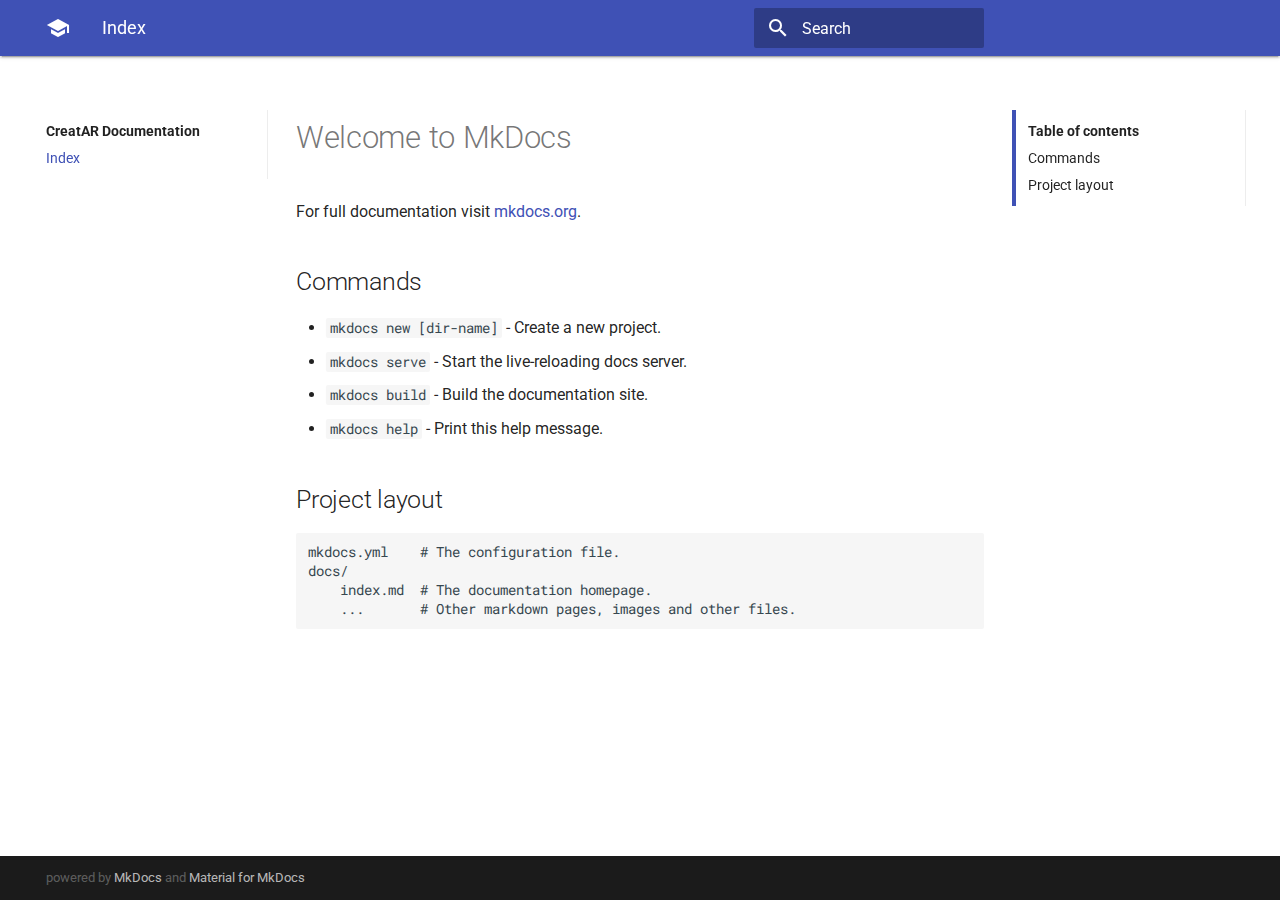
==== index.html @ 9e695762 "Deployed fdab22b with MkDocs version: 0.16.1" ====
<!DOCTYPE html>
<html class="no-js">
  <head>
    
      <meta charset="utf-8">
      <meta name="viewport" content="width=device-width,initial-scale=1">
      
        <meta name="description" content="Giving the access to Augmented Reality">
      
      
      
      
        <link rel="shortcut icon" href="./assets/images/favicon.png">
      
      <meta name="generator" content="mkdocs-0.16.1, mkdocs-material-1.1.1">
    
    
      
        <title>CreatAR Documentation</title>
      
    
    
      <script src="./assets/javascripts/modernizr-56ade86843.js"></script>
    
    
      <link rel="stylesheet" href="./assets/stylesheets/application-4ebe3f1d68.css">
      
    
    
      
        
        
        
        <link rel="stylesheet" href="https://fonts.googleapis.com/css?family=Roboto:300,400,400i,700|Roboto+Mono">
        <style>body,input{font-family:"Roboto","Helvetica Neue",Helvetica,Arial,sans-serif}code,kbd,pre{font-family:"Roboto Mono","Courier New",Courier,monospace}</style>
      
      <link rel="stylesheet" href="https://fonts.googleapis.com/icon?family=Material+Icons">
    
    
    
  </head>
  
  
  
  
    <body>
  
    <svg class="md-svg">
      <defs>
        
        
      </defs>
    </svg>
    <input class="md-toggle" data-md-toggle="drawer" type="checkbox" id="drawer">
    <input class="md-toggle" data-md-toggle="search" type="checkbox" id="search">
    <label class="md-overlay" data-md-component="overlay" for="drawer"></label>
    
      <header class="md-header">
  <nav class="md-header-nav md-grid">
    <div class="md-flex">
      <div class="md-flex__cell md-flex__cell--shrink">
        
          <a href="." title="CreatAR Documentation" class="md-icon md-icon--home md-header-nav__button">
          </a>
        
      </div>
      <div class="md-flex__cell md-flex__cell--shrink">
        <label class="md-icon md-icon--menu md-header-nav__button" for="drawer"></label>
      </div>
      <div class="md-flex__cell md-flex__cell--stretch">
        <span class="md-flex__ellipsis md-header-nav__title">
          
            
              
            
            Index
          
        </span>
      </div>
      <div class="md-flex__cell md-flex__cell--shrink">
        
          <label class="md-icon md-icon--search md-header-nav__button" for="search"></label>
          
<div class="md-search" data-md-component="search">
  <div class="md-search__overlay"></div>
  <div class="md-search__inner">
    <form class="md-search__form" name="search">
      <input type="text" class="md-search__input" name="query" placeholder="Search" accesskey="s" autocapitalize="off" autocorrect="off" autocomplete="off" spellcheck="false" data-md-component="query">
      <label class="md-icon md-search__icon" for="search"></label>
    </form>
    <div class="md-search__output">
      <div class="md-search__scrollwrap" data-md-scrollfix>
        <div class="md-search-result" data-md-component="result"></div>
      </div>
    </div>
  </div>
</div>
        
      </div>
      <div class="md-flex__cell md-flex__cell--shrink">
        <div class="md-header-nav__source">
          
        </div>
      </div>
    </div>
  </nav>
</header>
    
    <div class="md-container">
      
      
      <main class="md-main">
        <div class="md-main__inner md-grid" data-md-component="container">
          
            
              <div class="md-sidebar md-sidebar--primary" data-md-component="navigation">
                <div class="md-sidebar__scrollwrap">
                  <div class="md-sidebar__inner">
                    <nav class="md-nav md-nav--primary" data-md-level="0">
  <label class="md-nav__title md-nav__title--site" for="drawer">
    
      <i class="md-icon md-icon--home md-nav__button"></i>
    
    CreatAR Documentation
  </label>
  
  <ul class="md-nav__list" data-md-scrollfix>
    
      
      
      

  


  <li class="md-nav__item md-nav__item--active">
    
    <input class="md-toggle md-nav__toggle" data-md-toggle="toc" type="checkbox" id="toc">
    
      
    
    
      <label class="md-nav__link md-nav__link--active" for="toc">
        Index
      </label>
    
    <a href="." title="Index" class="md-nav__link md-nav__link--active">
      Index
    </a>
    
      
<nav class="md-nav md-nav--secondary">
  
  
    
  
  
    <label class="md-nav__title" for="toc">Table of contents</label>
    <ul class="md-nav__list" data-md-scrollfix>
      
        <li class="md-nav__item">
  <a href="#commands" title="Commands" class="md-nav__link">
    Commands
  </a>
  
</li>
      
        <li class="md-nav__item">
  <a href="#project-layout" title="Project layout" class="md-nav__link">
    Project layout
  </a>
  
</li>
      
    </ul>
  
</nav>
    
  </li>

    
  </ul>
</nav>
                  </div>
                </div>
              </div>
            
            
              <div class="md-sidebar md-sidebar--secondary" data-md-component="toc">
                <div class="md-sidebar__scrollwrap">
                  <div class="md-sidebar__inner">
                    
<nav class="md-nav md-nav--secondary">
  
  
    
  
  
    <label class="md-nav__title" for="toc">Table of contents</label>
    <ul class="md-nav__list" data-md-scrollfix>
      
        <li class="md-nav__item">
  <a href="#commands" title="Commands" class="md-nav__link">
    Commands
  </a>
  
</li>
      
        <li class="md-nav__item">
  <a href="#project-layout" title="Project layout" class="md-nav__link">
    Project layout
  </a>
  
</li>
      
    </ul>
  
</nav>
                  </div>
                </div>
              </div>
            
          
          <div class="md-content">
            <article class="md-content__inner md-typeset">
               
              
                
                <h1 id="welcome-to-mkdocs">Welcome to MkDocs</h1>
<p>For full documentation visit <a href="http://mkdocs.org">mkdocs.org</a>.</p>
<h2 id="commands">Commands</h2>
<ul>
<li><code>mkdocs new [dir-name]</code> - Create a new project.</li>
<li><code>mkdocs serve</code> - Start the live-reloading docs server.</li>
<li><code>mkdocs build</code> - Build the documentation site.</li>
<li><code>mkdocs help</code> - Print this help message.</li>
</ul>
<h2 id="project-layout">Project layout</h2>
<pre><code>mkdocs.yml    # The configuration file.
docs/
    index.md  # The documentation homepage.
    ...       # Other markdown pages, images and other files.
</code></pre>
              
              
            </article>
          </div>
        </div>
      </main>
      
        
<footer class="md-footer">
  
  <div class="md-footer-meta md-typeset">
    <div class="md-footer-meta__inner md-grid">
      <div class="md-footer-copyright">
        
        powered by
        <a href="http://www.mkdocs.org" title="MkDocs">MkDocs</a>
        and
        <a href="http://squidfunk.github.io/mkdocs-material/" title="Material for MkDocs">
          Material for MkDocs</a>
      </div>
      
        
      
    </div>
  </div>
</footer>
      
    </div>
    
      <script src="./assets/javascripts/application-30ac6a1727.js"></script>
      <script>app.initialize({url:{base:"."}})</script>
      
    
    
      
    
  </body>
</html>
---- assets/stylesheets/application-4ebe3f1d68.css ----
html{box-sizing:border-box}*,:after,:before{box-sizing:inherit}html{-webkit-text-size-adjust:none;-ms-text-size-adjust:none;text-size-adjust:none}body{margin:0}hr{overflow:visible;box-sizing:content-box}a{-webkit-text-decoration-skip:objects}a,button,input,label{-webkit-tap-highlight-color:transparent}a{color:inherit;text-decoration:none}a:active,a:hover{outline-width:0}small,sub,sup{font-size:80%}sub,sup{position:relative;line-height:0;vertical-align:baseline}sub{bottom:-.25em}sup{top:-.5em}img{border-style:none}table{border-collapse:collapse;border-spacing:0}td,th{font-weight:400;vertical-align:top}button{padding:0;background:transparent;font-size:inherit}button,input{border:0;outline:0}.admonition:before,.md-icon,.md-nav__button,.md-nav__link:after,.md-nav__title:before,.md-typeset .critic.comment:before,.md-typeset .footnote-backref,.md-typeset .task-list-control .task-list-indicator:before{font-family:Material Icons;font-style:normal;font-variant:normal;font-weight:400;line-height:1;text-transform:none;white-space:nowrap;speak:none;word-wrap:normal;direction:ltr}.md-content__edit,.md-footer-nav__button,.md-header-nav__button,.md-nav__button,.md-nav__title:before{display:inline-block;margin:.4rem;padding:.8rem;font-size:2.4rem;cursor:pointer}.md-icon--arrow-back:before{content:"arrow_back"}.md-icon--arrow-forward:before{content:"arrow_forward"}.md-icon--menu:before{content:"menu"}.md-icon--search:before{content:"search"}.md-icon--home:before{content:"school"}body{-webkit-font-smoothing:antialiased;-moz-osx-font-smoothing:grayscale}body,input{color:rgba(0,0,0,.87);-webkit-font-feature-settings:"kern","onum","liga";font-feature-settings:"kern","onum","liga";font-family:Helvetica Neue,Helvetica,Arial,sans-serif;font-weight:400}code,kbd,pre{color:rgba(0,0,0,.87);-webkit-font-feature-settings:"kern","onum","liga";font-feature-settings:"kern","onum","liga";font-family:Courier New,Courier,monospace;font-weight:400}.md-typeset{font-size:1.6rem;line-height:1.6;-webkit-print-color-adjust:exact}.md-typeset blockquote,.md-typeset ol,.md-typeset p,.md-typeset ul{margin:1em 0}.md-typeset h1{margin:0 0 4rem;color:rgba(0,0,0,.54);font-size:3.125rem;line-height:1.3}.md-typeset h1,.md-typeset h2{font-weight:300;letter-spacing:-.01em}.md-typeset h2{margin:4rem 0 1.6rem;font-size:2.5rem;line-height:1.4}.md-typeset h3{margin:3.2rem 0 1.6rem;font-size:2rem;font-weight:400;letter-spacing:-.01em;line-height:1.5}.md-typeset h2+h3{margin-top:1.6rem}.md-typeset h4{font-size:1.6rem}.md-typeset h4,.md-typeset h5,.md-typeset h6{margin:1.6rem 0;font-weight:700;letter-spacing:-.01em}.md-typeset h5,.md-typeset h6{color:rgba(0,0,0,.54);font-size:1.28rem}.md-typeset h5{text-transform:uppercase}.md-typeset hr{margin:1.5em 0;border-bottom:.1rem dotted rgba(0,0,0,.26)}.md-typeset a{color:#3f51b5;word-break:break-word}.md-typeset a,.md-typeset a:before{-webkit-transition:color .125s;transition:color .125s}.md-typeset a:active,.md-typeset a:hover{color:#536dfe}.md-typeset code,.md-typeset pre{background-color:hsla(0,0%,93%,.5);color:#37474f;font-size:85%}.md-typeset code{margin:0 .29412em;padding:.07353em 0;border-radius:.2rem;box-shadow:.29412em 0 0 hsla(0,0%,93%,.5),-.29412em 0 0 hsla(0,0%,93%,.5);word-break:break-word;-webkit-box-decoration-break:clone;box-decoration-break:clone}.md-typeset h1 code,.md-typeset h2 code,.md-typeset h3 code,.md-typeset h4 code,.md-typeset h5 code,.md-typeset h6 code{margin:0;background-color:transparent;box-shadow:none}.md-typeset a>code{margin:inherit;padding:inherit;border-radius:none;background-color:inherit;color:inherit;box-shadow:none}.md-typeset pre{margin:1em 0;padding:1rem 1.2rem;border-radius:.2rem;line-height:1.4;overflow:auto;-webkit-overflow-scrolling:touch}.md-typeset pre::-webkit-scrollbar{width:.4rem;height:.4rem}.md-typeset pre::-webkit-scrollbar-thumb{background-color:rgba(0,0,0,.26)}.md-typeset pre::-webkit-scrollbar-thumb:hover{background-color:#536dfe}.md-typeset pre>code{margin:0;background-color:transparent;font-size:inherit;box-shadow:none;-webkit-box-decoration-break:none;box-decoration-break:none}.md-typeset kbd{padding:0 .29412em;border:.1rem solid #c9c9c9;border-radius:.2rem;border-bottom-color:#bcbcbc;background-color:#fcfcfc;color:#555;font-size:85%;box-shadow:0 .1rem 0 #b0b0b0;word-break:break-word}.md-typeset mark{margin:0 .25em;padding:.0625em 0;border-radius:.2rem;background-color:rgba(255,235,59,.5);box-shadow:.25em 0 0 rgba(255,235,59,.5),-.25em 0 0 rgba(255,235,59,.5);word-break:break-word;-webkit-box-decoration-break:clone;box-decoration-break:clone}.md-typeset abbr{border-bottom:.1rem dotted rgba(0,0,0,.54);cursor:help}.md-typeset small{opacity:.75}.md-typeset sub,.md-typeset sup{margin-left:.07812em}.md-typeset blockquote{padding-left:1.2rem;border-left:.4rem solid rgba(0,0,0,.26);color:rgba(0,0,0,.54)}.md-typeset ul{list-style-type:disc}.md-typeset ol,.md-typeset ul{margin-left:.625em;padding:0}.md-typeset ol ol,.md-typeset ul ol{list-style-type:lower-alpha}.md-typeset ol ol ol,.md-typeset ul ol ol{list-style-type:lower-roman}.md-typeset ol li,.md-typeset ul li{margin-bottom:.5em;margin-left:1.25em}.md-typeset ol li blockquote,.md-typeset ol li p,.md-typeset ul li blockquote,.md-typeset ul li p{margin:.5em 0}.md-typeset ol li:last-child,.md-typeset ul li:last-child{margin-bottom:0}.md-typeset ol li ol,.md-typeset ol li ul,.md-typeset ul li ol,.md-typeset ul li ul{margin:.5em 0 .5em .625em}.md-typeset dd{margin:1em 0 1em 1.875em}.md-typeset iframe,.md-typeset img,.md-typeset svg{max-width:100%}.md-typeset table:not([class]){box-shadow:0 2px 2px 0 rgba(0,0,0,.14),0 1px 5px 0 rgba(0,0,0,.12),0 3px 1px -2px rgba(0,0,0,.2);display:inline-block;max-width:100%;border-radius:.2rem;font-size:1.28rem;overflow:auto;-webkit-overflow-scrolling:touch}.md-typeset table:not([class])+*{margin-top:1.5em}.md-typeset table:not([class]) td:not([align]),.md-typeset table:not([class]) th:not([align]){text-align:left}.md-typeset table:not([class]) th{min-width:10rem;padding:1.2rem 1.6rem;background-color:rgba(0,0,0,.54);color:#fff;vertical-align:top}.md-typeset table:not([class]) td{padding:1.2rem 1.6rem;border-top:.1rem solid rgba(0,0,0,.07);vertical-align:top}.md-typeset table:not([class]) tr:first-child td{border-top:0}.md-typeset table:not([class]) a{word-break:normal}.md-typeset__scrollwrap{margin:1em -1.6rem;overflow-x:auto;-webkit-overflow-scrolling:touch}.md-typeset .md-typeset__table{display:inline-block;margin-bottom:.5em;padding:0 1.6rem}.md-typeset .md-typeset__table table{display:table;width:100%;margin:0;overflow:hidden}html{font-size:62.5%}body,html{height:100%}body{position:relative}hr{display:block;height:.1rem;padding:0;border:0}.md-svg{display:none}.md-grid{max-width:122rem;margin-right:auto;margin-left:auto}.md-container,.md-main{overflow:auto}.md-container{display:table;width:100%;height:100%;padding-top:5.6rem;table-layout:fixed}.md-main{display:table-row;height:100%}.md-main__inner{min-height:100%;padding-top:3rem;overflow:auto}.md-toggle{display:none}.md-overlay{position:fixed;top:0;width:0;height:0;-webkit-transition:width 0s .25s,height 0s .25s,opacity .25s;transition:width 0s .25s,height 0s .25s,opacity .25s;background-color:rgba(0,0,0,.54);opacity:0;z-index:2}.md-flex{display:table}.md-flex__cell{display:table-cell;position:relative;vertical-align:top}.md-flex__cell--shrink{width:0}.md-flex__cell--stretch{display:table;width:100%;table-layout:fixed}.md-flex__ellipsis{display:table-cell;text-overflow:ellipsis;white-space:nowrap;overflow:hidden}@page{margin:25mm}.md-content__inner{margin:2.4rem 1.6rem}.md-content__inner>:last-child{margin-bottom:0}.md-content__edit{float:right}.md-header{position:fixed;top:0;right:0;left:0;height:5.6rem;-webkit-transition:background-color .25s;transition:background-color .25s;background-color:#3f51b5;color:#fff;z-index:1}.md-header,.no-js .md-header{box-shadow:0 2px 2px 0 rgba(0,0,0,.14),0 1px 5px 0 rgba(0,0,0,.12),0 3px 1px -2px rgba(0,0,0,.2)}.md-header-nav{padding:.4rem}.md-header-nav__button{position:relative;-webkit-transition:opacity .25s;transition:opacity .25s;z-index:1}.md-header-nav__button:hover{opacity:.7}.md-header-nav__button.md-logo img{display:block}.no-js .md-header-nav__button.md-icon--search{display:none}.md-header-nav__title{padding:0 2rem;font-size:1.8rem;line-height:4.8rem}.md-header-nav__parent{color:hsla(0,0%,100%,.7)}.md-header-nav__parent:after{display:inline;color:hsla(0,0%,100%,.3);content:"/"}.md-header-nav__source{display:none}.md-footer-nav{background-color:rgba(0,0,0,.87);color:#fff}.md-footer-nav__inner{padding:.4rem;overflow:auto}.md-footer-nav__link{padding-top:2.8rem;padding-bottom:.8rem;-webkit-transition:opacity .25s;transition:opacity .25s}.md-footer-nav__link:hover{opacity:.7}.md-footer-nav__link--prev{width:25%;float:left}.md-footer-nav__link--next{width:75%;float:right;text-align:right}.md-footer-nav__button{-webkit-transition:background .25s;transition:background .25s}.md-footer-nav__title{position:relative;padding:0 2rem;font-size:1.8rem;line-height:4.8rem}.md-footer-nav__direction{position:absolute;right:0;left:0;margin-top:-2rem;padding:0 2rem;color:hsla(0,0%,100%,.7);font-size:1.5rem}.md-footer-meta{background:rgba(0,0,0,.895)}.md-footer-meta__inner{padding:.4rem;overflow:auto}html .md-footer-meta.md-typeset a{color:hsla(0,0%,100%,.7)}.md-footer-copyright{margin:0 1.2rem;padding:.8rem 0;color:hsla(0,0%,100%,.3);font-size:1.28rem}.md-footer-copyright__highlight{color:hsla(0,0%,100%,.7)}.md-footer-social{margin:0 .8rem;padding:.4rem 0 1.2rem}.md-footer-social__link{display:inline-block;width:3.2rem;height:3.2rem;border:.1rem solid hsla(0,0%,100%,.12);border-radius:100%;color:hsla(0,0%,100%,.7);font-size:1.6rem;text-align:center}.md-footer-social__link:before{line-height:1.9}.md-nav{font-size:1.4rem;line-height:1.3}.md-nav--secondary{-webkit-transition:border-left .25s;transition:border-left .25s;border-left:.4rem solid #3f51b5}.md-nav__title{display:block;padding:1.2rem 1.2rem 0;font-weight:700;text-overflow:ellipsis;overflow:hidden}.md-nav__title:before{display:none;content:"arrow_back"}.md-nav__title .md-nav__button{display:none}.md-nav__list{margin:0;padding:0;list-style:none}.md-nav__item{padding:0 1.2rem}.md-nav__item:last-child{padding-bottom:1.2rem}.md-nav__item .md-nav__item{padding-right:0}.md-nav__item .md-nav__item:last-child{padding-bottom:0}.md-nav__button img{width:100%;height:auto}.md-nav__link{display:block;margin-top:.625em;-webkit-transition:color .125s;transition:color .125s;text-overflow:ellipsis;cursor:pointer;overflow:hidden}.md-nav__item--nested>.md-nav__link:after{content:"keyboard_arrow_down"}html .md-nav__link[for=toc],html .md-nav__link[for=toc]+.md-nav__link:after,html .md-nav__link[for=toc]~.md-nav{display:none}.md-nav__link[data-md-state=blur]{color:rgba(0,0,0,.54)}.md-nav__item--active>.md-nav__link,.md-nav__link:active{color:#3f51b5}.md-nav__item--nested>.md-nav__link{color:inherit}.md-nav__link:focus,.md-nav__link:hover{color:#536dfe}.md-nav__source,.no-js .md-search{display:none}.md-search__overlay{display:none;pointer-events:none}.md-search__inner{width:100%}.md-search__form{position:relative}.md-search__input{position:relative;padding:0 1.6rem 0 7.2rem;text-overflow:ellipsis;z-index:1}.md-search__input+.md-search__icon,.md-search__input::-webkit-input-placeholder{color:rgba(0,0,0,.54)}.md-search__input+.md-search__icon,.md-search__input::-moz-placeholder{color:rgba(0,0,0,.54)}.md-search__input+.md-search__icon,.md-search__input:-ms-input-placeholder{color:rgba(0,0,0,.54)}.md-search__input+.md-search__icon,.md-search__input::placeholder{color:rgba(0,0,0,.54)}.md-search__input::-ms-clear{display:none}.md-search__icon{position:absolute;top:.8rem;left:1.2rem;-webkit-transition:color .25s;transition:color .25s;font-size:2.4rem;cursor:pointer;z-index:1}.md-search__icon:before{content:"search"}.md-search__output{position:absolute;width:100%;border-radius:0 0 .2rem .2rem;overflow:hidden}.md-search__scrollwrap{height:100%;background:-webkit-linear-gradient(top,#fff 10%,hsla(0,0%,100%,0)),-webkit-linear-gradient(top,rgba(0,0,0,.26),rgba(0,0,0,.07) 35%,transparent 60%);background:linear-gradient(180deg,#fff 10%,hsla(0,0%,100%,0)),linear-gradient(180deg,rgba(0,0,0,.26),rgba(0,0,0,.07) 35%,transparent 60%);background-attachment:local,scroll;background-color:#fff;background-repeat:no-repeat;background-size:100% 2rem,100% 1rem;box-shadow:inset 0 .1rem 0 rgba(0,0,0,.07);overflow-y:auto;-webkit-overflow-scrolling:touch}.md-search-result__meta{padding:0 1.6rem;background-color:rgba(0,0,0,.07);color:rgba(0,0,0,.54);font-size:1.28rem;line-height:4rem}.md-search-result__list{margin:0;padding:0;border-top:.1rem solid rgba(0,0,0,.07);list-style:none}.md-search-result__item{box-shadow:0 -.1rem 0 rgba(0,0,0,.07)}.md-search-result__link{display:block;padding:0 1.6rem;-webkit-transition:background .25s;transition:background .25s;overflow:auto}.md-search-result__link:hover{background-color:rgba(83,109,254,.1)}.md-search-result__article{margin:1em 0}.md-search-result__title{margin-top:.5em;margin-bottom:0;color:rgba(0,0,0,.87);font-size:1.6rem;font-weight:400;line-height:1.4}.md-search-result__teaser{margin:.5em 0;color:rgba(0,0,0,.54);font-size:1.28rem;line-height:1.4;word-break:break-word}.md-sidebar{position:relative;width:24.2rem;padding:2.4rem 0;float:left;overflow:visible}.md-sidebar[data-md-state=lock]{position:fixed;top:5.6rem;-webkit-backface-visibility:hidden;backface-visibility:hidden}.md-sidebar--secondary{display:none}.md-sidebar__scrollwrap{max-height:100%;margin:0 .4rem;overflow-y:auto;-webkit-backface-visibility:hidden;backface-visibility:hidden}.md-sidebar__scrollwrap::-webkit-scrollbar{width:.4rem;height:.4rem}.md-sidebar__scrollwrap::-webkit-scrollbar-thumb{background-color:rgba(0,0,0,.26)}.md-sidebar__scrollwrap::-webkit-scrollbar-thumb:hover{background-color:#536dfe}@-webkit-keyframes a{0%{height:0}to{height:1.3rem}}@keyframes a{0%{height:0}to{height:1.3rem}}@-webkit-keyframes b{0%{-webkit-transform:translateY(100%);transform:translateY(100%);opacity:0}50%{opacity:0}to{-webkit-transform:translateY(0);transform:translateY(0);opacity:1}}@keyframes b{0%{-webkit-transform:translateY(100%);transform:translateY(100%);opacity:0}50%{opacity:0}to{-webkit-transform:translateY(0);transform:translateY(0);opacity:1}}.md-source{display:block;-webkit-transition:opacity .25s;transition:opacity .25s;font-size:1.3rem;line-height:1.2;white-space:nowrap}.md-source:hover{opacity:.7}.md-source:after,.md-source__icon{display:inline-block;height:4.8rem;content:"";vertical-align:middle}.md-source__icon{width:4.8rem}.md-source__icon svg{margin-top:1.2rem;margin-left:1.2rem}.md-source__icon+.md-source__repository{margin-left:-4.4rem;padding-left:4rem}.md-source__repository{display:inline-block;max-width:100%;margin-left:1.2rem;font-weight:700;text-overflow:ellipsis;overflow:hidden;vertical-align:middle}.md-source__facts{margin:0;padding:0;font-size:1.1rem;font-weight:700;list-style-type:none;opacity:.75;overflow:hidden}[data-md-state=done] .md-source__facts{-webkit-animation:a .25s ease-in;animation:a .25s ease-in}.md-source__fact{float:left}[data-md-state=done] .md-source__fact{-webkit-animation:b .4s ease-out;animation:b .4s ease-out}.md-source__fact:before{margin:0 .2rem;content:"\00B7"}.md-source__fact:first-child:before{display:none}.md-tabs{width:100%;-webkit-transition:background .25s;transition:background .25s;background:rgba(50,64,144,.9675);overflow:auto}.md-tabs__list{margin:0;margin-left:.4rem;padding:0;list-style:none;white-space:nowrap}.md-tabs__item{display:inline-block;height:4.8rem;padding-right:1.2rem;padding-left:1.2rem}.md-tabs__link{display:block;margin-top:1.6rem;-webkit-transition:color .25s,opacity .1s,-webkit-transform .4s cubic-bezier(.1,.7,.1,1);transition:color .25s,opacity .1s,-webkit-transform .4s cubic-bezier(.1,.7,.1,1);transition:color .25s,transform .4s cubic-bezier(.1,.7,.1,1),opacity .1s;transition:color .25s,transform .4s cubic-bezier(.1,.7,.1,1),opacity .1s,-webkit-transform .4s cubic-bezier(.1,.7,.1,1);color:hsla(0,0%,100%,.7);font-size:1.4rem}.md-tabs__link--active,.md-tabs__link:hover{color:#fff}.md-tabs__item:nth-child(2) .md-tabs__link{-webkit-transition-delay:.02s;transition-delay:.02s}.md-tabs__item:nth-child(3) .md-tabs__link{-webkit-transition-delay:.04s;transition-delay:.04s}.md-tabs__item:nth-child(4) .md-tabs__link{-webkit-transition-delay:.06s;transition-delay:.06s}.md-tabs__item:nth-child(5) .md-tabs__link{-webkit-transition-delay:.08s;transition-delay:.08s}.md-tabs__item:nth-child(6) .md-tabs__link{-webkit-transition-delay:.1s;transition-delay:.1s}.md-tabs__item:nth-child(7) .md-tabs__link{-webkit-transition-delay:.12s;transition-delay:.12s}.md-tabs__item:nth-child(8) .md-tabs__link{-webkit-transition-delay:.14s;transition-delay:.14s}.md-tabs__item:nth-child(9) .md-tabs__link{-webkit-transition-delay:.16s;transition-delay:.16s}.md-tabs__item:nth-child(10) .md-tabs__link{-webkit-transition-delay:.18s;transition-delay:.18s}.md-tabs__item:nth-child(11) .md-tabs__link{-webkit-transition-delay:.2s;transition-delay:.2s}.md-tabs__item:nth-child(12) .md-tabs__link{-webkit-transition-delay:.22s;transition-delay:.22s}.md-tabs__item:nth-child(13) .md-tabs__link{-webkit-transition-delay:.24s;transition-delay:.24s}.md-tabs__item:nth-child(14) .md-tabs__link{-webkit-transition-delay:.26s;transition-delay:.26s}.md-tabs__item:nth-child(15) .md-tabs__link{-webkit-transition-delay:.28s;transition-delay:.28s}.md-tabs__item:nth-child(16) .md-tabs__link{-webkit-transition-delay:.3s;transition-delay:.3s}.md-tabs[data-md-state=hidden]{background:#3f51b5}.md-tabs[data-md-state=hidden] .md-tabs__link{-webkit-transform:translateY(50%);transform:translateY(50%);-webkit-transition:color .25s,opacity .1s,-webkit-transform 0s .4s;transition:color .25s,opacity .1s,-webkit-transform 0s .4s;transition:color .25s,transform 0s .4s,opacity .1s;transition:color .25s,transform 0s .4s,opacity .1s,-webkit-transform 0s .4s;opacity:0}.admonition{position:relative;margin:1.5625em 0;padding:.8rem 1.2rem;border-left:3.2rem solid rgba(68,138,255,.4);border-radius:.2rem;background-color:rgba(68,138,255,.15);font-size:1.28rem}.admonition:before{position:absolute;left:-2.6rem;color:#fff;font-size:2rem;content:"edit";vertical-align:-.25em}.admonition :first-child{margin-top:0}.admonition :last-child{margin-bottom:0}.admonition.summary,.admonition.tldr{border-color:rgba(0,176,255,.4);background-color:rgba(0,176,255,.15)}.admonition.summary:before,.admonition.tldr:before{content:"subject"}.admonition.hint,.admonition.important,.admonition.tip{border-color:rgba(0,191,165,.4);background-color:rgba(0,191,165,.15)}.admonition.hint:before,.admonition.important:before,.admonition.tip:before{content:"whatshot"}.admonition.check,.admonition.done,.admonition.success{border-color:rgba(0,230,118,.4);background-color:rgba(0,230,118,.15)}.admonition.check:before,.admonition.done:before,.admonition.success:before{content:"done"}.admonition.attention,.admonition.caution,.admonition.warning{border-color:rgba(255,145,0,.4);background-color:rgba(255,145,0,.15)}.admonition.attention:before,.admonition.caution:before,.admonition.warning:before{content:"warning"}.admonition.fail,.admonition.failure,.admonition.missing{border-color:rgba(255,82,82,.4);background-color:rgba(255,82,82,.15)}.admonition.fail:before,.admonition.failure:before,.admonition.missing:before{content:"clear"}.admonition.danger,.admonition.error{border-color:rgba(255,23,68,.4);background-color:rgba(255,23,68,.15)}.admonition.danger:before,.admonition.error:before{content:"flash_on"}.admonition.bug{border-color:rgba(245,0,87,.4);background-color:rgba(245,0,87,.15)}.admonition.bug:before{content:"bug_report"}.admonition-title{font-weight:700}html .admonition-title{margin-bottom:0}html .admonition-title+*{margin-top:0}.codehilite .o,.codehilite .ow{color:inherit}.codehilite .ge{color:#000}.codehilite .gr{color:#a00}.codehilite .gh{color:#999}.codehilite .go{color:#888}.codehilite .gp{color:#555}.codehilite .gs{color:inherit}.codehilite .gu{color:#aaa}.codehilite .gt{color:#a00}.codehilite .gd{background-color:#fdd}.codehilite .gi{background-color:#dfd}.codehilite .k{color:#3b78e7}.codehilite .kc{color:#a71d5d}.codehilite .kd,.codehilite .kn{color:#3b78e7}.codehilite .kp{color:#a71d5d}.codehilite .kr,.codehilite .kt{color:#3e61a2}.codehilite .c,.codehilite .cm{color:#999}.codehilite .cp{color:#666}.codehilite .c1,.codehilite .ch,.codehilite .cs{color:#999}.codehilite .na,.codehilite .nb{color:#c2185b}.codehilite .bp{color:#3e61a2}.codehilite .nc{color:#c2185b}.codehilite .no{color:#3e61a2}.codehilite .nd,.codehilite .ni{color:#666}.codehilite .ne,.codehilite .nf{color:#c2185b}.codehilite .nl{color:#3b5179}.codehilite .nn{color:#ec407a}.codehilite .nt{color:#3b78e7}.codehilite .nv,.codehilite .vc,.codehilite .vg,.codehilite .vi{color:#3e61a2}.codehilite .nx{color:#ec407a}.codehilite .il,.codehilite .m,.codehilite .mf,.codehilite .mh,.codehilite .mi,.codehilite .mo{color:#e74c3c}.codehilite .s,.codehilite .sb,.codehilite .sc{color:#0d904f}.codehilite .sd{color:#999}.codehilite .s2{color:#0d904f}.codehilite .se,.codehilite .sh,.codehilite .si,.codehilite .sx{color:#183691}.codehilite .sr{color:#009926}.codehilite .s1,.codehilite .ss{color:#0d904f}.codehilite .err{color:#a61717}.codehilite .w{color:transparent}.codehilite .hll{display:block;margin:0 -1.2rem;padding:0 1.2rem;background-color:rgba(255,235,59,.5)}.md-typeset .codehilite{margin:1em 0;padding:1rem 1.2rem .8rem;border-radius:.2rem;background-color:hsla(0,0%,93%,.5);color:#37474f;line-height:1.4;overflow:auto;-webkit-overflow-scrolling:touch}.md-typeset .codehilite::-webkit-scrollbar{width:.4rem;height:.4rem}.md-typeset .codehilite::-webkit-scrollbar-thumb{background-color:rgba(0,0,0,.26)}.md-typeset .codehilite::-webkit-scrollbar-thumb:hover{background-color:#536dfe}.md-typeset .codehilite pre{display:inline-block;min-width:100%;margin:0;padding:0;background-color:transparent;overflow:visible;vertical-align:top}.md-typeset .codehilitetable{display:block;margin:1em 0;border-radius:.2em;font-size:1.6rem;overflow:hidden}.md-typeset .codehilitetable tbody,.md-typeset .codehilitetable td{display:block;padding:0}.md-typeset .codehilitetable tr{display:-webkit-box;display:-ms-flexbox;display:flex}.md-typeset .codehilitetable .codehilite,.md-typeset .codehilitetable .linenodiv{margin:0;border-radius:0}.md-typeset .codehilitetable .linenodiv{padding:1rem 1.2rem .8rem}.md-typeset .codehilitetable .linenodiv,.md-typeset .codehilitetable .linenodiv>pre{height:100%}.md-typeset .codehilitetable .linenos{background-color:rgba(0,0,0,.07);color:rgba(0,0,0,.26);-webkit-user-select:none;-moz-user-select:none;-ms-user-select:none;user-select:none}.md-typeset .codehilitetable .linenos pre{margin:0;padding:0;background-color:transparent;color:inherit;text-align:right}.md-typeset .codehilitetable .code{-webkit-box-flex:1;-ms-flex:1;flex:1;overflow:hidden}.md-typeset>.codehilitetable{box-shadow:none}.md-typeset .footnote{color:rgba(0,0,0,.54);font-size:1.28rem}.md-typeset .footnote ol{margin-left:0}.md-typeset .footnote li{-webkit-transition:color .25s;transition:color .25s}.md-typeset .footnote li:before{display:block;height:0}.md-typeset .footnote li:target{color:rgba(0,0,0,.87)}.md-typeset .footnote li:target:before{margin-top:-9rem;padding-top:9rem;pointer-events:none}.md-typeset .footnote li :first-child{margin-top:0}.md-typeset .footnote li:hover .footnote-backref,.md-typeset .footnote li:target .footnote-backref{-webkit-transform:translateX(0);transform:translateX(0);opacity:1}.md-typeset .footnote li:hover .footnote-backref:hover,.md-typeset .footnote li:target .footnote-backref{color:#536dfe}.md-typeset .footnote-backref{display:inline-block;-webkit-transform:translateX(.5rem);transform:translateX(.5rem);-webkit-transition:color .25s,opacity .125s .125s,-webkit-transform .25s .125s;transition:color .25s,opacity .125s .125s,-webkit-transform .25s .125s;transition:transform .25s .125s,color .25s,opacity .125s .125s;transition:transform .25s .125s,color .25s,opacity .125s .125s,-webkit-transform .25s .125s;color:rgba(0,0,0,.26);font-size:0;opacity:0;vertical-align:text-bottom}.md-typeset .footnote-backref:before{font-size:1.6rem;content:"keyboard_return"}.md-typeset .headerlink{display:inline-block;margin-left:1rem;-webkit-transform:translateY(.5rem);transform:translateY(.5rem);-webkit-transition:color .25s,opacity .125s .25s,-webkit-transform .25s .25s;transition:color .25s,opacity .125s .25s,-webkit-transform .25s .25s;transition:transform .25s .25s,color .25s,opacity .125s .25s;transition:transform .25s .25s,color .25s,opacity .125s .25s,-webkit-transform .25s .25s;opacity:0}html body .md-typeset .headerlink{color:rgba(0,0,0,.26)}.md-typeset [id]:before{display:inline-block;content:""}.md-typeset [id]:target:before{margin-top:-9.8rem;padding-top:9.8rem}.md-typeset [id] .headerlink:focus,.md-typeset [id]:hover .headerlink,.md-typeset [id]:target .headerlink{-webkit-transform:translate(0);transform:translate(0);opacity:1}.md-typeset [id] .headerlink:focus,.md-typeset [id]:hover .headerlink:hover,.md-typeset [id]:target .headerlink{color:#536dfe}.md-typeset h1[id]{padding-top:.8rem}.md-typeset h1[id] .headerlink{display:none}.md-typeset h2[id]:before{display:block;margin-top:-.4rem;padding-top:.4rem}.md-typeset h2[id]:target:before{margin-top:-8.4rem;padding-top:8.4rem}.md-typeset h3[id]:before{display:block;margin-top:-.7rem;padding-top:.7rem}.md-typeset h3[id]:target:before{margin-top:-8.7rem;padding-top:8.7rem}.md-typeset h4[id]:before{display:block;margin-top:-.8rem;padding-top:.8rem}.md-typeset h4[id]:target:before{margin-top:-8.8rem;padding-top:8.8rem}.md-typeset h5[id]:before{display:block;margin-top:-1.1rem;padding-top:1.1rem}.md-typeset h5[id]:target:before{margin-top:-9.1rem;padding-top:9.1rem}.md-typeset h6[id]:before{display:block;margin-top:-1.1rem;padding-top:1.1rem}.md-typeset h6[id]:target:before{margin-top:-9.1rem;padding-top:9.1rem}.md-typeset .MJXc-display{margin:.75em 0;padding:.25em 0;overflow:auto;-webkit-overflow-scrolling:touch}.md-typeset .MathJax_CHTML{outline:0}.md-typeset .comment.critic,.md-typeset del.critic,.md-typeset ins.critic{margin:0 .25em;padding:.0625em 0;border-radius:.2rem;-webkit-box-decoration-break:clone;box-decoration-break:clone}.md-typeset del.critic{background-color:#fdd;box-shadow:.25em 0 0 #fdd,-.25em 0 0 #fdd}.md-typeset ins.critic{background-color:#dfd;box-shadow:.25em 0 0 #dfd,-.25em 0 0 #dfd}.md-typeset .critic.comment{background-color:hsla(0,0%,93%,.5);color:#37474f;box-shadow:.25em 0 0 hsla(0,0%,93%,.5),-.25em 0 0 hsla(0,0%,93%,.5)}.md-typeset .critic.comment:before{padding-right:.125em;color:rgba(0,0,0,.26);content:"chat";vertical-align:-.125em}.md-typeset .critic.block{display:block;margin:1em 0;padding-right:1.6rem;padding-left:1.6rem;box-shadow:none}.md-typeset .critic.block :first-child{margin-top:.5em}.md-typeset .critic.block :last-child{margin-bottom:.5em}.md-typeset .emojione{width:2rem;vertical-align:text-top}.md-typeset code.codehilite{margin:0 .29412em;padding:.07353em 0}.md-typeset .task-list-item{position:relative;list-style-type:none}.md-typeset .task-list-item [type=checkbox]{position:absolute;top:.45em;left:-2em}.md-typeset .task-list-control .task-list-indicator:before{position:absolute;top:.05em;left:-1.25em;color:rgba(0,0,0,.26);font-size:1.5em;content:"check_box_outline_blank";vertical-align:-.25em}.md-typeset .task-list-control [type=checkbox]:checked+.task-list-indicator:before{content:"check_box"}.md-typeset .task-list-control [type=checkbox]{opacity:0;z-index:-1}@media print{.md-typeset a:after{color:rgba(0,0,0,.54);content:" [" attr(href) "]"}.md-typeset code{box-shadow:none;-webkit-box-decoration-break:initial;box-decoration-break:slice}.md-content__edit,.md-footer,.md-header,.md-sidebar,.md-typeset .headerlink{display:none}}@media only screen and (max-width:44.9375em){.md-typeset pre{margin:1em -1.6rem;padding:1rem 1.6rem;border-radius:0}.md-footer-nav__link--prev .md-footer-nav__title{display:none}.codehilite .hll{margin:0 -1.6rem;padding:0 1.6rem}.md-typeset>.codehilite{padding:1rem 1.6rem .8rem}.md-typeset>.codehilite,.md-typeset>.codehilitetable{margin:1em -1.6rem;border-radius:0}.md-typeset>.codehilitetable .codehilite,.md-typeset>.codehilitetable .linenodiv{padding:1rem 1.6rem}.md-typeset>p>.MJXc-display{margin:.75em -1.6rem;padding:.25em 1.6rem}}@media only screen and (min-width:100em){html{font-size:68.75%}}@media only screen and (min-width:125em){html{font-size:75%}}@media only screen and (max-width:59.9375em){body[data-md-state=lock]{overflow:hidden}.ios body[data-md-state=lock] .md-container{display:none}.md-content__edit{margin-right:-.8rem}.md-nav--secondary{border-left:0}html .md-nav__link[for=toc]{display:block;padding-right:4.8rem}html .md-nav__link[for=toc]:after{color:inherit;content:"toc"}html .md-nav__link[for=toc]+.md-nav__link{display:none}html .md-nav__link[for=toc]~.md-nav{display:-webkit-box;display:-ms-flexbox;display:flex}.md-nav__source{display:block;padding:.4rem;background-color:rgba(50,64,144,.9675);color:#fff}.md-search__overlay{display:block;position:absolute;top:.4rem;left:.4rem;width:4rem;height:4rem;-webkit-transform-origin:center;transform-origin:center;-webkit-transition:opacity .2s .2s,-webkit-transform .3s .1s;transition:opacity .2s .2s,-webkit-transform .3s .1s;transition:transform .3s .1s,opacity .2s .2s;transition:transform .3s .1s,opacity .2s .2s,-webkit-transform .3s .1s;border-radius:2rem;background-color:#fff;opacity:0;overflow:hidden;z-index:1}[data-md-toggle=search]:checked~.md-header .md-search__overlay{-webkit-transition:opacity .1s,-webkit-transform .4s;transition:opacity .1s,-webkit-transform .4s;transition:transform .4s,opacity .1s;transition:transform .4s,opacity .1s,-webkit-transform .4s;opacity:1}.md-search__inner{position:fixed;top:0;left:100%;height:100%;-webkit-transform:translateX(5%);transform:translateX(5%);-webkit-transition:left 0s .3s,opacity .15s .15s,-webkit-transform .15s cubic-bezier(.4,0,.2,1) .15s;transition:left 0s .3s,opacity .15s .15s,-webkit-transform .15s cubic-bezier(.4,0,.2,1) .15s;transition:left 0s .3s,transform .15s cubic-bezier(.4,0,.2,1) .15s,opacity .15s .15s;transition:left 0s .3s,transform .15s cubic-bezier(.4,0,.2,1) .15s,opacity .15s .15s,-webkit-transform .15s cubic-bezier(.4,0,.2,1) .15s;opacity:0;z-index:2}[data-md-toggle=search]:checked~.md-header .md-search__inner{left:0;-webkit-transform:translateX(0);transform:translateX(0);-webkit-transition:left 0s 0s,opacity .15s .15s,-webkit-transform .15s cubic-bezier(.1,.7,.1,1) .15s;transition:left 0s 0s,opacity .15s .15s,-webkit-transform .15s cubic-bezier(.1,.7,.1,1) .15s;transition:left 0s 0s,transform .15s cubic-bezier(.1,.7,.1,1) .15s,opacity .15s .15s;transition:left 0s 0s,transform .15s cubic-bezier(.1,.7,.1,1) .15s,opacity .15s .15s,-webkit-transform .15s cubic-bezier(.1,.7,.1,1) .15s;opacity:1}.md-search__input{width:100%;height:5.6rem;font-size:1.8rem}.md-search__icon{top:1.6rem;left:1.6rem}.md-search__icon:before{content:"arrow_back"}.md-search__output{top:5.6rem;bottom:0}}@media only screen and (max-width:76.1875em){[data-md-toggle=drawer]:checked~.md-overlay{width:100%;height:100%;-webkit-transition:width 0s,height 0s,opacity .25s;transition:width 0s,height 0s,opacity .25s;opacity:1}.md-header-nav__button.md-icon--home,.md-header-nav__button.md-logo{display:none}.md-nav{background-color:#fff}.md-nav--primary,.md-nav--primary .md-nav{display:-webkit-box;display:-ms-flexbox;display:flex;position:absolute;top:0;right:0;left:0;-webkit-box-orient:vertical;-webkit-box-direction:normal;-ms-flex-direction:column;flex-direction:column;height:100%;z-index:1}.md-nav--primary .md-nav__item,.md-nav--primary .md-nav__title{font-size:1.6rem;line-height:1.5}html .md-nav--primary .md-nav__title{position:relative;height:11.2rem;padding:6rem 1.6rem .4rem;background-color:rgba(0,0,0,.07);color:rgba(0,0,0,.54);font-weight:400;line-height:4.8rem;white-space:nowrap;cursor:pointer}html .md-nav--primary .md-nav__title:before{display:block;position:absolute;top:.4rem;left:.4rem;width:4rem;height:4rem;color:rgba(0,0,0,.54)}html .md-nav--primary .md-nav__title~.md-nav__list{background:-webkit-linear-gradient(top,#fff 10%,hsla(0,0%,100%,0)),-webkit-linear-gradient(top,rgba(0,0,0,.26),rgba(0,0,0,.07) 35%,transparent 60%);background:linear-gradient(180deg,#fff 10%,hsla(0,0%,100%,0)),linear-gradient(180deg,rgba(0,0,0,.26),rgba(0,0,0,.07) 35%,transparent 60%);background-attachment:local,scroll;background-color:#fff;background-repeat:no-repeat;background-size:100% 2rem,100% 1rem;box-shadow:inset 0 .1rem 0 rgba(0,0,0,.07)}html .md-nav--primary .md-nav__title~.md-nav__list>.md-nav__item:first-child{border-top:0}html .md-nav--primary .md-nav__title--site{position:relative;background-color:#3f51b5;color:#fff}html .md-nav--primary .md-nav__title--site .md-nav__button{display:block;position:absolute;top:.4rem;left:.4rem;width:6.4rem;height:6.4rem;font-size:4.8rem}html .md-nav--primary .md-nav__title--site:before{display:none}.md-nav--primary .md-nav__list{-webkit-box-flex:1;-ms-flex:1;flex:1;overflow-y:auto}.md-nav--primary .md-nav__item{padding:0;border-top:.1rem solid rgba(0,0,0,.07)}.md-nav--primary .md-nav__item--nested>.md-nav__link{padding-right:4.8rem}.md-nav--primary .md-nav__item--nested>.md-nav__link:after{content:"keyboard_arrow_right"}.md-nav--primary .md-nav__link{position:relative;margin-top:0;padding:1.6rem}.md-nav--primary .md-nav__link:after{position:absolute;top:50%;right:1.2rem;margin-top:-1.2rem;color:rgba(0,0,0,.54);font-size:2.4rem}.md-nav--primary .md-nav__link:focus:after,.md-nav--primary .md-nav__link:hover:after{color:inherit}.md-nav--primary .md-nav--secondary .md-nav{position:static}.md-nav--primary .md-nav--secondary .md-nav .md-nav__link{padding-left:2.8rem}.md-nav--primary .md-nav--secondary .md-nav .md-nav .md-nav__link{padding-left:4rem}.md-nav--primary .md-nav--secondary .md-nav .md-nav .md-nav .md-nav__link{padding-left:5.2rem}.md-nav--primary .md-nav--secondary .md-nav .md-nav .md-nav .md-nav .md-nav__link{padding-left:6.4rem}.md-nav__toggle~.md-nav{display:none}.csstransforms3d .md-nav__toggle~.md-nav{-webkit-transform:translateX(100%);transform:translateX(100%);-webkit-transition:opacity .125s .05s,-webkit-transform .25s cubic-bezier(.8,0,.6,1);transition:opacity .125s .05s,-webkit-transform .25s cubic-bezier(.8,0,.6,1);transition:transform .25s cubic-bezier(.8,0,.6,1),opacity .125s .05s;transition:transform .25s cubic-bezier(.8,0,.6,1),opacity .125s .05s,-webkit-transform .25s cubic-bezier(.8,0,.6,1);opacity:0}.csstransforms3d .md-nav__toggle~.md-nav,.md-nav__toggle:checked~.md-nav{display:-webkit-box;display:-ms-flexbox;display:flex}.csstransforms3d .md-nav__toggle:checked~.md-nav{-webkit-transform:translateX(0);transform:translateX(0);-webkit-transition:opacity .125s .125s,-webkit-transform .25s cubic-bezier(.4,0,.2,1);transition:opacity .125s .125s,-webkit-transform .25s cubic-bezier(.4,0,.2,1);transition:transform .25s cubic-bezier(.4,0,.2,1),opacity .125s .125s;transition:transform .25s cubic-bezier(.4,0,.2,1),opacity .125s .125s,-webkit-transform .25s cubic-bezier(.4,0,.2,1);opacity:1}.md-sidebar--primary{position:fixed;top:0;left:-24.2rem;width:24.2rem;height:100%;-webkit-transform:translateX(0);transform:translateX(0);-webkit-transition:box-shadow .25s,-webkit-transform .25s cubic-bezier(.4,0,.2,1);transition:box-shadow .25s,-webkit-transform .25s cubic-bezier(.4,0,.2,1);transition:transform .25s cubic-bezier(.4,0,.2,1),box-shadow .25s;transition:transform .25s cubic-bezier(.4,0,.2,1),box-shadow .25s,-webkit-transform .25s cubic-bezier(.4,0,.2,1);background-color:#fff;z-index:2}.no-csstransforms3d .md-sidebar--primary{display:none}[data-md-toggle=drawer]:checked~.md-container .md-sidebar--primary{box-shadow:0 8px 10px 1px rgba(0,0,0,.14),0 3px 14px 2px rgba(0,0,0,.12),0 5px 5px -3px rgba(0,0,0,.4);-webkit-transform:translateX(24.2rem);transform:translateX(24.2rem)}.no-csstransforms3d [data-md-toggle=drawer]:checked~.md-container .md-sidebar--primary{display:block}.md-sidebar--primary .md-sidebar__scrollwrap{overflow:hidden;position:absolute;top:0;right:0;bottom:0;left:0;margin:0}.md-tabs{display:none}}@media only screen and (min-width:60em){.md-content{margin-right:24.2rem}.md-header-nav__button.md-icon--search{display:none}.md-header-nav__source{display:block;width:23rem;max-width:23rem;padding-right:1.2rem}.md-search{margin-right:2.8rem;padding:.4rem}.md-search__inner{display:table;position:relative;clear:both}.md-search__form{width:23rem;float:right;-webkit-transition:width .25s cubic-bezier(.1,.7,.1,1);transition:width .25s cubic-bezier(.1,.7,.1,1);border-radius:.2rem}.md-search__input{width:100%;height:4rem;padding-left:4.8rem;-webkit-transition:background-color .25s,color .25s;transition:background-color .25s,color .25s;border-radius:.2rem;background-color:rgba(0,0,0,.26);color:#fff;font-size:1.6rem}.md-search__input+.md-search__icon,.md-search__input::-webkit-input-placeholder{-webkit-transition:color .25s;transition:color .25s;color:#fff}.md-search__input+.md-search__icon,.md-search__input::-moz-placeholder{-webkit-transition:color .25s;transition:color .25s;color:#fff}.md-search__input+.md-search__icon,.md-search__input:-ms-input-placeholder{-webkit-transition:color .25s;transition:color .25s;color:#fff}.md-search__input+.md-search__icon,.md-search__input::placeholder{-webkit-transition:color .25s;transition:color .25s;color:#fff}.md-search__input:hover{background-color:hsla(0,0%,100%,.12)}[data-md-toggle=search]:checked~.md-header .md-search__input{border-radius:.2rem .2rem 0 0;background-color:#fff;color:rgba(0,0,0,.87);text-overflow:none}[data-md-toggle=search]:checked~.md-header .md-search__input+.md-search__icon,[data-md-toggle=search]:checked~.md-header .md-search__input::-webkit-input-placeholder{color:rgba(0,0,0,.54)}[data-md-toggle=search]:checked~.md-header .md-search__input+.md-search__icon,[data-md-toggle=search]:checked~.md-header .md-search__input::-moz-placeholder{color:rgba(0,0,0,.54)}[data-md-toggle=search]:checked~.md-header .md-search__input+.md-search__icon,[data-md-toggle=search]:checked~.md-header .md-search__input:-ms-input-placeholder{color:rgba(0,0,0,.54)}[data-md-toggle=search]:checked~.md-header .md-search__input+.md-search__icon,[data-md-toggle=search]:checked~.md-header .md-search__input::placeholder{color:rgba(0,0,0,.54)}.md-search__output{top:4rem;-webkit-transition:opacity .4s;transition:opacity .4s;opacity:0}[data-md-toggle=search]:checked~.md-header .md-search__output{box-shadow:0 6px 10px 0 rgba(0,0,0,.14),0 1px 18px 0 rgba(0,0,0,.12),0 3px 5px -1px rgba(0,0,0,.4);opacity:1}.md-search__scrollwrap{max-height:0}[data-md-toggle=search]:checked~.md-header .md-search__scrollwrap{max-height:75vh}.md-search__scrollwrap::-webkit-scrollbar{width:.4rem;height:.4rem}.md-search__scrollwrap::-webkit-scrollbar-thumb{background-color:rgba(0,0,0,.26)}.md-search__scrollwrap::-webkit-scrollbar-thumb:hover{background-color:#536dfe}.md-search-result__link,.md-search-result__meta{padding-left:4.8rem}.md-sidebar--secondary{display:block;float:right}.md-sidebar--secondary[data-md-state=lock]{margin-left:100%;-webkit-transform:translate(-100%);transform:translate(-100%)}}@media only screen and (min-width:76.25em){.md-content{margin-left:24.2rem;overflow:auto}.md-content__inner{margin:2.4rem}.md-header{box-shadow:none}.md-header[data-md-state=shadow]{box-shadow:0 2px 2px 0 rgba(0,0,0,.14),0 1px 5px 0 rgba(0,0,0,.12),0 3px 1px -2px rgba(0,0,0,.2)}.md-header-nav__button.md-icon--menu{display:none}.md-nav[data-md-state=animate]{-webkit-transition:max-height .25s cubic-bezier(.86,0,.07,1);transition:max-height .25s cubic-bezier(.86,0,.07,1)}.md-nav__toggle~.md-nav{max-height:0;overflow:hidden}.md-nav[data-md-state=expand],.md-nav__toggle:checked~.md-nav{max-height:100%}.md-nav__item--nested>.md-nav>.md-nav__title{display:none}.md-nav__item--nested>.md-nav__link:after{display:inline-block;-webkit-transform-origin:.45em .45em;transform-origin:.45em .45em;-webkit-transform-style:preserve-3d;transform-style:preserve-3d;vertical-align:-.125em}.js .md-nav__item--nested>.md-nav__link:after{-webkit-transition:-webkit-transform .4s;transition:-webkit-transform .4s;transition:transform .4s;transition:transform .4s,-webkit-transform .4s}.md-nav__item--nested .md-nav__toggle:checked~.md-nav__link:after{-webkit-transform:rotateX(180deg);transform:rotateX(180deg)}.md-search__scrollwrap,[data-md-toggle=search]:checked~.md-header .md-search__form{width:68.8rem}.md-sidebar__inner{border-right:.1rem solid rgba(0,0,0,.07)}.md-tabs~.md-main .md-nav--primary>.md-nav__list>.md-nav__item--nested{font-size:0}.md-tabs--active~.md-main .md-nav--primary .md-nav__title--site{display:none}.md-tabs--active~.md-main .md-nav--primary>.md-nav__list>.md-nav__item{font-size:0}.md-tabs--active~.md-main .md-nav--primary>.md-nav__list>.md-nav__item--nested{display:none;font-size:1.4rem;overflow:auto}.md-tabs--active~.md-main .md-nav--primary>.md-nav__list>.md-nav__item--nested>.md-nav__link{margin-top:1.2rem;font-weight:700;pointer-events:none}.md-tabs--active~.md-main .md-nav--primary>.md-nav__list>.md-nav__item--nested>.md-nav__link:after{display:none}.md-tabs--active~.md-main .md-nav--primary>.md-nav__list>.md-nav__item--active{display:block}.md-tabs--active~.md-main .md-nav[data-md-level="1"]{max-height:none}.md-tabs--active~.md-main .md-nav[data-md-level="1"]>.md-nav__list>.md-nav__item{padding-left:0}}@media only screen and (max-width:29.9375em){.md-header-nav__parent{display:none}[data-md-toggle=search]:checked~.md-header .md-search__overlay{-webkit-transform:scale(45);transform:scale(45)}}@media only screen and (min-width:45em){.md-footer-nav__link{width:50%}.md-footer-copyright{max-width:75%;float:left}.md-footer-social{padding:1.2rem 0;float:right}}@media only screen and (min-width:30em) and (max-width:44.9375em){[data-md-toggle=search]:checked~.md-header .md-search__overlay{-webkit-transform:scale(60);transform:scale(60)}}@media only screen and (min-width:45em) and (max-width:59.9375em){[data-md-toggle=search]:checked~.md-header .md-search__overlay{-webkit-transform:scale(75);transform:scale(75)}}@media only screen and (min-width:60em) and (max-width:76.1875em){.md-search__scrollwrap,[data-md-toggle=search]:checked~.md-header .md-search__form{width:46.8rem}}@media only screen and (min-width:60em) and (min-width:76.25em){.md-sidebar--secondary[data-md-state=lock]{margin-left:122rem}}
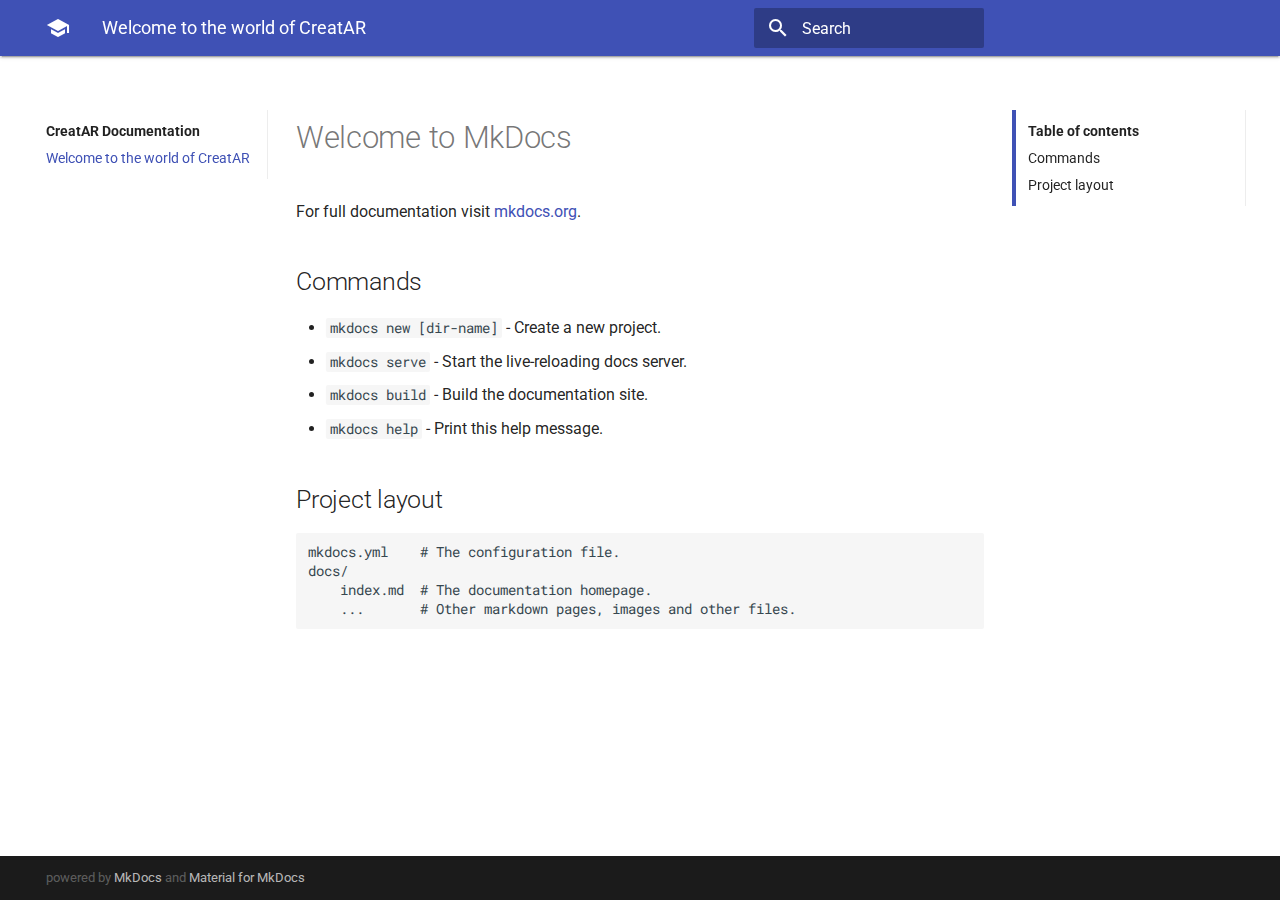
==== commit af6413fb: "Deployed bf81d99 with MkDocs version: 0.16.1" ====
--- a/index.html
+++ b/index.html
@@ -74,7 +74,7 @@
             
               
             
-            Index
+            Welcome to the world of CreatAR
           
         </span>
       </div>
@@ -142,11 +142,11 @@
     
     
       <label class="md-nav__link md-nav__link--active" for="toc">
-        Index
+        Welcome to the world of CreatAR
       </label>
     
-    <a href="." title="Index" class="md-nav__link md-nav__link--active">
-      Index
+    <a href="." title="Welcome to the world of CreatAR" class="md-nav__link md-nav__link--active">
+      Welcome to the world of CreatAR
     </a>
     
       
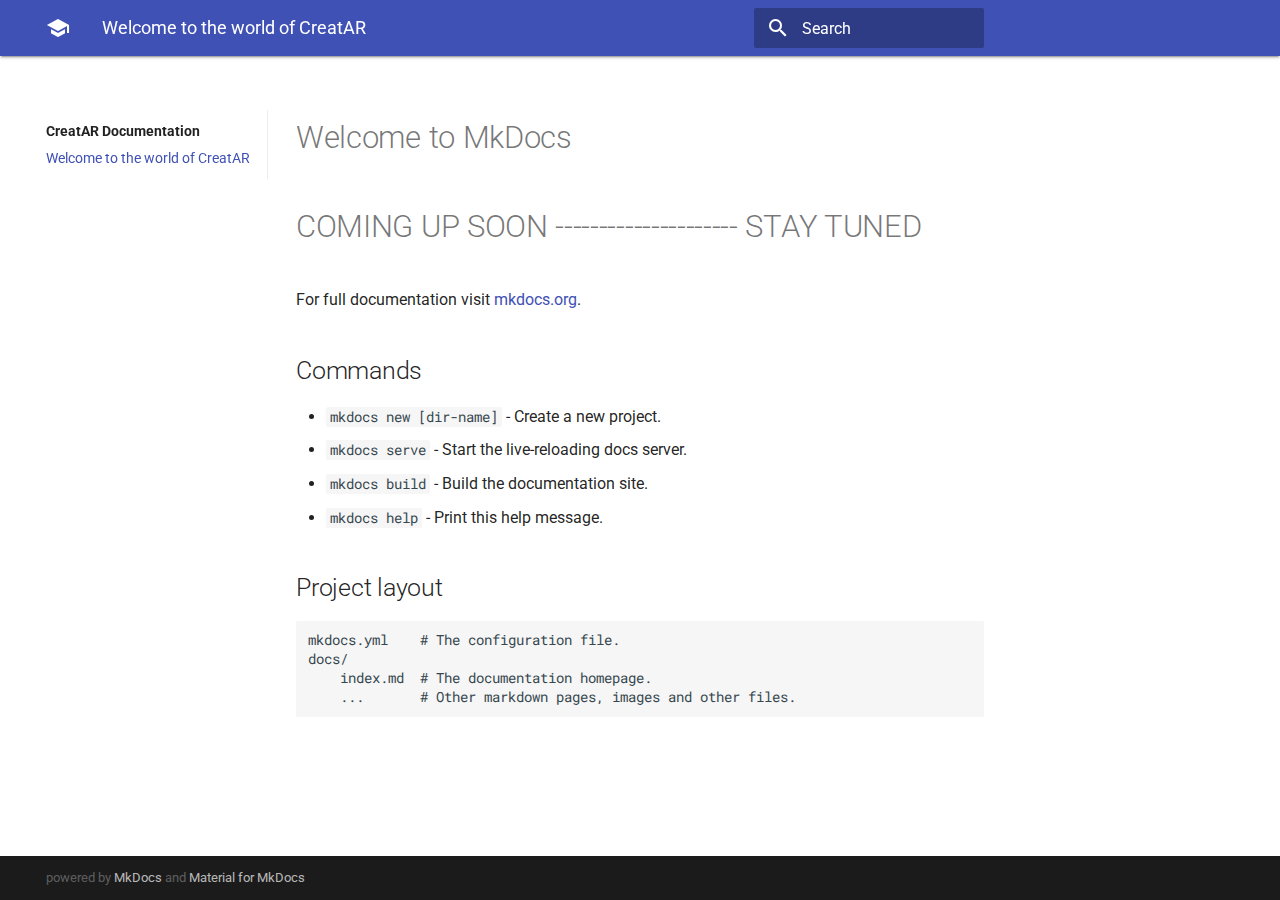
==== commit 162f8c74: "just some minor changes to doc" ====
--- a/index.html
+++ b/index.html
@@ -141,41 +141,9 @@
       
     
     
-      <label class="md-nav__link md-nav__link--active" for="toc">
-        Welcome to the world of CreatAR
-      </label>
-    
     <a href="." title="Welcome to the world of CreatAR" class="md-nav__link md-nav__link--active">
       Welcome to the world of CreatAR
     </a>
-    
-      
-<nav class="md-nav md-nav--secondary">
-  
-  
-    
-  
-  
-    <label class="md-nav__title" for="toc">Table of contents</label>
-    <ul class="md-nav__list" data-md-scrollfix>
-      
-        <li class="md-nav__item">
-  <a href="#commands" title="Commands" class="md-nav__link">
-    Commands
-  </a>
-  
-</li>
-      
-        <li class="md-nav__item">
-  <a href="#project-layout" title="Project layout" class="md-nav__link">
-    Project layout
-  </a>
-  
-</li>
-      
-    </ul>
-  
-</nav>
     
   </li>
 
@@ -197,25 +165,6 @@
     
   
   
-    <label class="md-nav__title" for="toc">Table of contents</label>
-    <ul class="md-nav__list" data-md-scrollfix>
-      
-        <li class="md-nav__item">
-  <a href="#commands" title="Commands" class="md-nav__link">
-    Commands
-  </a>
-  
-</li>
-      
-        <li class="md-nav__item">
-  <a href="#project-layout" title="Project layout" class="md-nav__link">
-    Project layout
-  </a>
-  
-</li>
-      
-    </ul>
-  
 </nav>
                   </div>
                 </div>
@@ -228,6 +177,7 @@
               
                 
                 <h1 id="welcome-to-mkdocs">Welcome to MkDocs</h1>
+<h1 id="coming-up-soon-stay-tuned">COMING UP SOON ---------------------   STAY TUNED</h1>
 <p>For full documentation visit <a href="http://mkdocs.org">mkdocs.org</a>.</p>
 <h2 id="commands">Commands</h2>
 <ul>
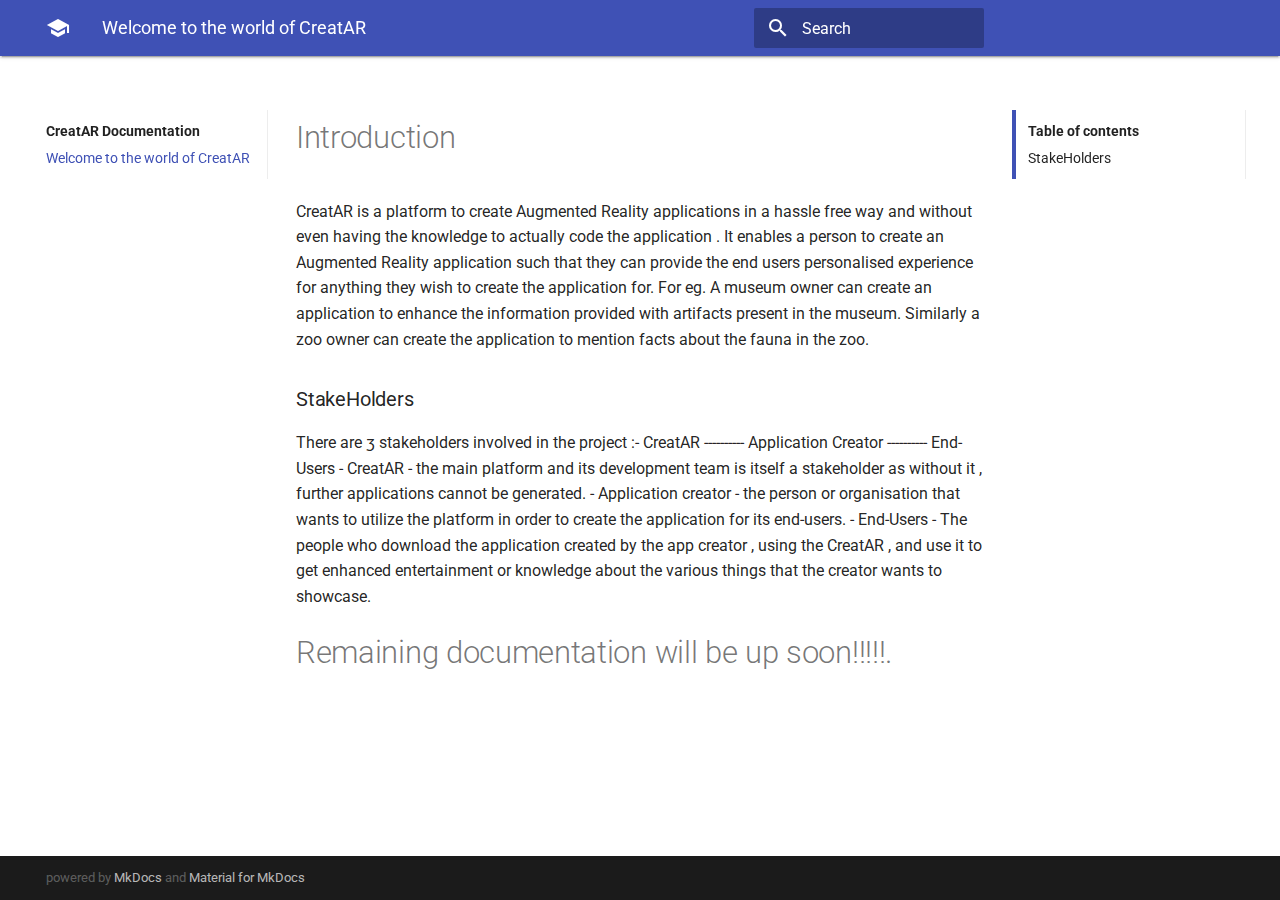
==== commit a27826e0: "Index Page updated" ====
--- a/index.html
+++ b/index.html
@@ -141,9 +141,34 @@
       
     
     
+      <label class="md-nav__link md-nav__link--active" for="toc">
+        Welcome to the world of CreatAR
+      </label>
+    
     <a href="." title="Welcome to the world of CreatAR" class="md-nav__link md-nav__link--active">
       Welcome to the world of CreatAR
     </a>
+    
+      
+<nav class="md-nav md-nav--secondary">
+  
+  
+    
+  
+  
+    <label class="md-nav__title" for="toc">Table of contents</label>
+    <ul class="md-nav__list" data-md-scrollfix>
+      
+        <li class="md-nav__item">
+  <a href="#stakeholders" title="StakeHolders" class="md-nav__link">
+    StakeHolders
+  </a>
+  
+</li>
+      
+    </ul>
+  
+</nav>
     
   </li>
 
@@ -165,6 +190,18 @@
     
   
   
+    <label class="md-nav__title" for="toc">Table of contents</label>
+    <ul class="md-nav__list" data-md-scrollfix>
+      
+        <li class="md-nav__item">
+  <a href="#stakeholders" title="StakeHolders" class="md-nav__link">
+    StakeHolders
+  </a>
+  
+</li>
+      
+    </ul>
+  
 </nav>
                   </div>
                 </div>
@@ -176,22 +213,16 @@
                
               
                 
-                <h1 id="welcome-to-mkdocs">Welcome to MkDocs</h1>
-<h1 id="coming-up-soon-stay-tuned">COMING UP SOON ---------------------   STAY TUNED</h1>
-<p>For full documentation visit <a href="http://mkdocs.org">mkdocs.org</a>.</p>
-<h2 id="commands">Commands</h2>
-<ul>
-<li><code>mkdocs new [dir-name]</code> - Create a new project.</li>
-<li><code>mkdocs serve</code> - Start the live-reloading docs server.</li>
-<li><code>mkdocs build</code> - Build the documentation site.</li>
-<li><code>mkdocs help</code> - Print this help message.</li>
-</ul>
-<h2 id="project-layout">Project layout</h2>
-<pre><code>mkdocs.yml    # The configuration file.
-docs/
-    index.md  # The documentation homepage.
-    ...       # Other markdown pages, images and other files.
-</code></pre>
+                <h1 id="introduction">Introduction</h1>
+<p>CreatAR is a platform to create Augmented Reality applications in a hassle free way and without even having the knowledge to actually code the application . It enables a person to create an Augmented Reality application such that they can provide the end users personalised experience for anything they wish to create the application for.
+For eg. A museum owner can create an application to enhance the information provided with artifacts present in the museum. Similarly a zoo owner can create the application to mention facts about the fauna in the zoo.</p>
+<h3 id="stakeholders">StakeHolders</h3>
+<p>There are 3 stakeholders involved in the project :-
+CreatAR ---------- Application Creator ---------- End-Users
+- CreatAR - the main platform and its development team is itself a stakeholder as without it , further applications cannot be generated.
+- Application creator - the person or organisation that wants to utilize the platform in order to create the application for its end-users.
+- End-Users - The people who download the application created by the app creator , using the CreatAR , and use it to get enhanced entertainment or knowledge about the various things that the creator wants to showcase.</p>
+<h1 id="remaining-documentation-will-be-up-soon">Remaining documentation will be up soon!!!!!.</h1>
               
               
             </article>
